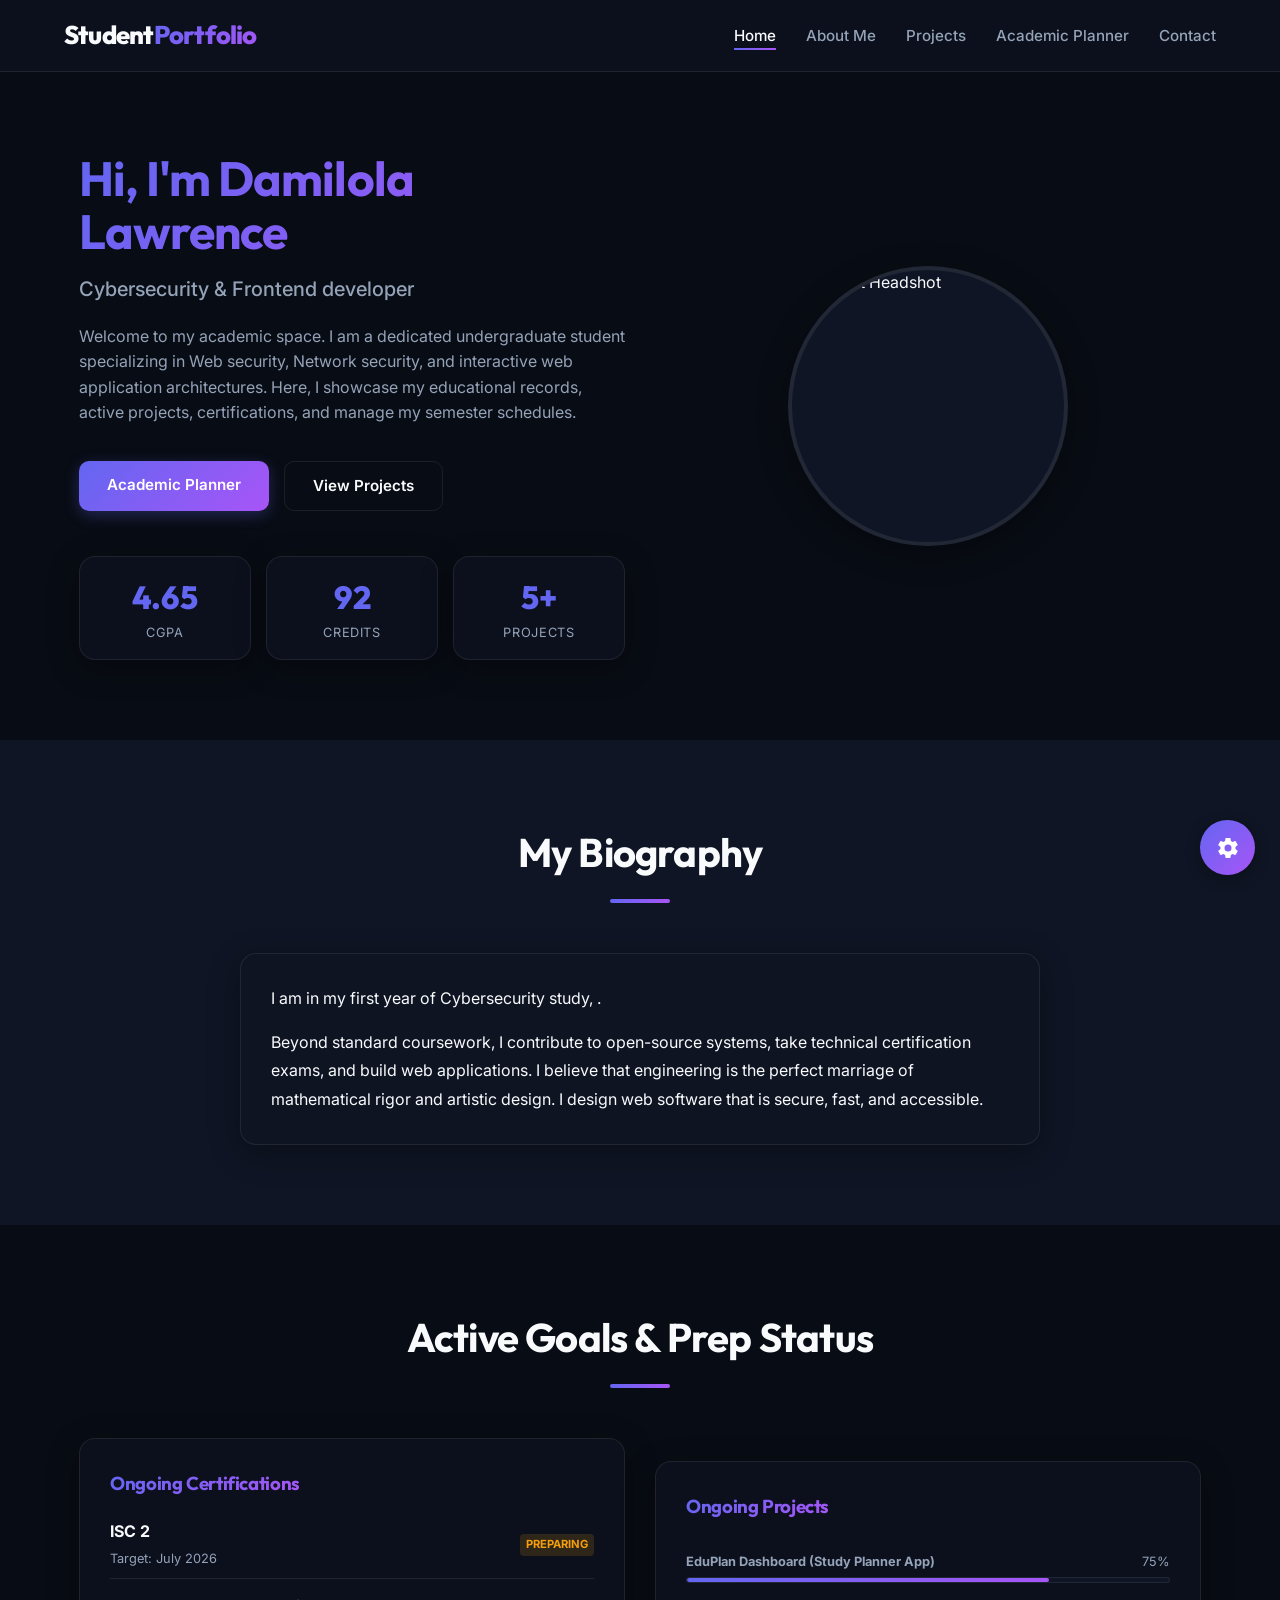
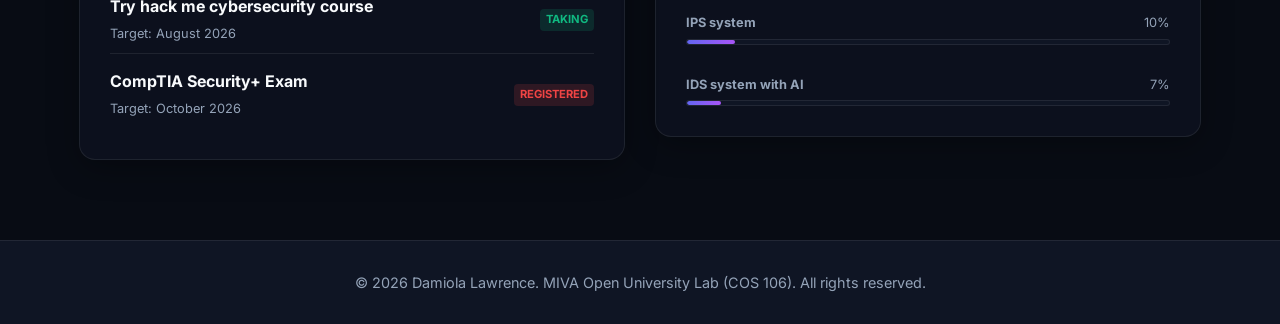
==== index.html @ 82983b86 "Initail commit" ====
<!DOCTYPE html>
<html lang="en">

<head>
  <meta charset="UTF-8">
  <meta name="viewport" content="width=device-width, initial-scale=1.0">
  <meta name="description"
    content="Welcome to the personal academic portfolio and university student management platform. Showcase of skills, projects, and planner tools.">
  <title>Home | Academic Portfolio & Student Management</title>
  <link rel="stylesheet" href="css/style.css">
</head>

<body>

  <!-- Sticky Navbar -->
  <header>
    <div class="container nav-container">
      <a href="index.html" class="logo" id="nav-logo">Student<span class="gradient-text">Portfolio</span></a>
      <nav>
        <ul class="nav-links" id="navbar-links">
          <li><a href="index.html" class="active">Home</a></li>
          <li><a href="about.html">About Me</a></li>
          <li><a href="projects.html">Projects</a></li>
          <li><a href="planner.html">Academic Planner</a></li>
          <li><a href="contact.html">Contact</a></li>
        </ul>
      </nav>
      <button class="burger" id="menu-toggle-btn" aria-label="Toggle Menu">
        <span></span>
        <span></span>
        <span></span>
      </button>
    </div>
  </header>

  <!-- Hero Section -->
  <section class="section hero-section" id="home-hero">
    <div class="container grid-2">
      <!-- Biography & Welcome -->
      <div class="hero-content" id="hero-profile-info">
        <h1 class="gradient-text" style="font-size: 3rem; line-height: 1.1;">Hi, I'm Damilola Lawrence</h1>
        <div class="hero-subtitle" id="typewriter-text">Cybersecurity & Frontend developer
        </div>

        <p style="color: var(--text-secondary); margin-bottom: 20px;">
          Welcome to my academic space. I am a dedicated undergraduate student specializing in Web security,
          Network security, and interactive web application architectures. Here, I showcase my educational records,
          active projects, certifications, and manage my semester schedules.
        </p>

        <div class="hero-actions" style="display: flex; gap: 15px;">
          <a href="planner.html" class="btn btn-primary" id="cta-planner">Academic Planner</a>
          <a href="projects.html" class="btn btn-secondary" id="cta-projects">View Projects</a>
        </div>

        <!-- Academic quick stats -->
        <div class="hero-stats" id="quick-stats-panel">
          <div class="stat-item glass-card">
            <div class="stat-num" id="stat-gpa">4.65</div>
            <div class="stat-label">CGPA</div>
          </div>
          <div class="stat-item glass-card">
            <div class="stat-num" id="stat-credits">92</div>
            <div class="stat-label">Credits</div>
          </div>
          <div class="stat-item glass-card">
            <div class="stat-num" id="stat-projects">5+</div>
            <div class="stat-label">Projects</div>
          </div>
        </div>
      </div>

      <!-- Profile Photo -->
      <div class="photo-uploader-container">
        <div class="avatar-wrapper">
          <!-- SOURCE CODE EDITABLE: Replace the 'src' link below with your local image file (e.g., assets/profile.jpg) or any web link. -->
          <img src="https://images.unsplash.com/photo-1534528741775-53994a69daeb?w=500&auto=format&fit=crop&q=80" alt="Student Headshot">
        </div>
      </div>
    </div>
  </section>

  <!-- Biography Section -->
  <section class="section" style="background-color: var(--bg-secondary);" id="biography-section">
    <div class="container">
      <h2 class="section-title">My Biography</h2>
      <div class="glass-card" style="max-width: 800px; margin: 0 auto; line-height: 1.8;">
        <p style="margin-bottom: 15px;">
          I am in my first year of Cybersecurity study, .
        </p>
        <p>
          Beyond standard coursework, I contribute to open-source systems, take technical certification exams, and build
          web applications. I believe that engineering is the perfect marriage of mathematical rigor and artistic
          design. I design web software that is secure, fast, and accessible.
        </p>
      </div>
    </div>
  </section>

  <!-- Ongoing Goals, Certifications & Schedule Preview -->
  <section class="section" id="active-goals-section">
    <div class="container">
      <h2 class="section-title">Active Goals & Prep Status</h2>
      <div class="grid-2">

        <!-- Ongoing Projects & Certifications -->
        <div class="glass-card" id="goals-certifications-panel">
          <h3 style="margin-bottom: 20px;" class="gradient-text">Ongoing Certifications</h3>
          <ul style="display: flex; flex-direction: column; gap: 15px;">
            <li
              style="display: flex; justify-content: space-between; align-items: center; border-bottom: 1px solid var(--card-border); padding-bottom: 8px;">
              <div>
                <strong style="display: block;">ISC 2</strong>
                <span style="font-size: 0.8rem; color: var(--text-secondary);">Target: July 2026</span>
              </div>
              <span class="task-priority-badge priority-medium">Preparing</span>
            </li>
            <li
              style="display: flex; justify-content: space-between; align-items: center; border-bottom: 1px solid var(--card-border); padding-bottom: 8px;">
              <div>
                <strong style="display: block;">Try hack me cybersecurity course</strong>
                <span style="font-size: 0.8rem; color: var(--text-secondary);">Target: August 2026</span>
              </div>
              <span class="task-priority-badge priority-low">Taking</span>
            </li>
            <li style="display: flex; justify-content: space-between; align-items: center; padding-bottom: 8px;">
              <div>
                <strong style="display: block;">CompTIA Security+ Exam</strong>
                <span style="font-size: 0.8rem; color: var(--text-secondary);">Target: October 2026</span>
              </div>
              <span class="task-priority-badge priority-high">Registered</span>
            </li>
          </ul>
        </div>

        <!-- Ongoing Projects Progress -->
        <div class="glass-card" id="active-projects-progress-panel">
          <h3 style="margin-bottom: 20px;" class="gradient-text">Ongoing Projects</h3>
          <div style="display: flex; flex-direction: column; gap: 20px;">
            <div class="project-progress-container">
              <div class="progress-label-row">
                <strong>EduPlan Dashboard (Study Planner App)</strong>
                <span>75%</span>
              </div>
              <div class="progress-bar-bg">
                <div class="progress-fill" style="width: 75%;"></div>
              </div>
            </div>
            <div class="project-progress-container">
              <div class="progress-label-row">
                <strong>IPS system</strong>
                <span>10%</span>
              </div>
              <div class="progress-bar-bg">
                <div class="progress-fill" style="width: 10%;"></div>
              </div>
            </div>
            <div class="project-progress-container">
              <div class="progress-label-row">
                <strong>IDS system with AI</strong>
                <span>7%</span>
              </div>
              <div class="progress-bar-bg">
                <div class="progress-fill" style="width: 7%;"></div>
              </div>
            </div>
          </div>
        </div>

      </div>
    </div>
  </section>

  <!-- Footer -->
  <footer>
    <div class="container">
      <p>&copy; 2026 Damiola Lawrence. MIVA Open University Lab (COS 106). All rights reserved.</p>
    </div>
  </footer>

  <script src="js/main.js"></script>
</body>

</html>
---- css/style.css ----
/* ==========================================================================
   DESIGN SYSTEM & GLOBAL VARIABLES (COS 106 TERM PROJECT)
   ========================================================================== */
@import url('https://fonts.googleapis.com/css2?family=Inter:wght@300;400;500;600;700&family=Outfit:wght@400;500;600;700;800&display=swap');

:root {
  /* Default Dark Obsidian Theme Settings */
  --bg-primary: #080c14;
  --bg-secondary: #0f1524;
  --text-primary: #f8fafc;
  --text-secondary: #94a3b8;
  --accent-color: #6366f1;
  --accent-secondary: #a855f7;
  --accent-glow: rgba(99, 102, 241, 0.4);
  --card-bg: rgba(15, 21, 36, 0.6);
  --card-border: rgba(255, 255, 255, 0.08);
  --input-bg: rgba(15, 21, 36, 0.8);
  --success-color: #10b981;
  --warning-color: #f59e0b;
  --danger-color: #ef4444;
  
  --font-title: 'Outfit', sans-serif;
  --font-body: 'Inter', sans-serif;
  --radius-lg: 16px;
  --radius-md: 10px;
  --radius-sm: 6px;
  --transition: all 0.3s cubic-bezier(0.4, 0, 0.2, 1);
  --shadow-glow: 0 0 20px var(--accent-glow);
  --shadow-card: 0 8px 32px 0 rgba(0, 0, 0, 0.3);
}

/* Light Theme Variables Override */
[data-theme="light"] {
  --bg-primary: #f1f5f9;
  --bg-secondary: #e2e8f0;
  --text-primary: #0f172a;
  --text-secondary: #475569;
  --accent-color: #4f46e5;
  --accent-secondary: #7c3aed;
  --accent-glow: rgba(79, 70, 229, 0.2);
  --card-bg: rgba(255, 255, 255, 0.65);
  --card-border: rgba(15, 23, 42, 0.08);
  --input-bg: rgba(255, 255, 255, 0.8);
  --shadow-card: 0 8px 32px 0 rgba(15, 23, 42, 0.05);
}

/* Reset & Base Styles */
* {
  margin: 0;
  padding: 0;
  box-sizing: border-box;
}

html {
  scroll-behavior: smooth;
}

body {
  background-color: var(--bg-primary);
  color: var(--text-primary);
  font-family: var(--font-body);
  line-height: 1.6;
  min-height: 100vh;
  display: flex;
  flex-direction: column;
  overflow-x: hidden;
  transition: background-color 0.5s ease, color 0.3s ease;
}

a {
  color: inherit;
  text-decoration: none;
  transition: var(--transition);
}

ul {
  list-style: none;
}

img, video {
  max-width: 100%;
  display: block;
}

/* ==========================================================================
   TYPOGRAPHY
   ========================================================================== */
h1, h2, h3, h4, h5, h6 {
  font-family: var(--font-title);
  font-weight: 700;
  letter-spacing: -0.02em;
}

.gradient-text {
  background: linear-gradient(135deg, var(--accent-color), var(--accent-secondary));
  -webkit-background-clip: text;
  -webkit-text-fill-color: transparent;
  display: inline-block;
}

/* ==========================================================================
   LAYOUTS
   ========================================================================== */
.container {
  width: 90%;
  max-width: 1200px;
  margin: 0 auto;
  padding: 0 15px;
}

.grid-2 {
  display: grid;
  grid-template-columns: repeat(2, 1fr);
  gap: 30px;
  align-items: center;
}

.grid-3 {
  display: grid;
  grid-template-columns: repeat(3, 1fr);
  gap: 25px;
}

.flex-center {
  display: flex;
  justify-content: center;
  align-items: center;
}

.section {
  padding: 80px 0;
  position: relative;
}

.section-title {
  text-align: center;
  margin-bottom: 50px;
  font-size: 2.5rem;
}

.section-title::after {
  content: '';
  display: block;
  width: 60px;
  height: 4px;
  background: linear-gradient(90deg, var(--accent-color), var(--accent-secondary));
  margin: 15px auto 0;
  border-radius: 2px;
}

/* ==========================================================================
   NAVIGATION
   ========================================================================== */
header {
  position: sticky;
  top: 0;
  z-index: 1000;
  background: var(--card-bg);
  backdrop-filter: var(--glass-blur);
  -webkit-backdrop-filter: var(--glass-blur);
  border-bottom: 1px solid var(--card-border);
  transition: var(--transition);
}

.nav-container {
  display: flex;
  justify-content: space-between;
  align-items: center;
  padding: 15px 0;
}

.logo {
  font-family: var(--font-title);
  font-size: 1.6rem;
  font-weight: 800;
  letter-spacing: -0.03em;
}

.nav-links {
  display: flex;
  gap: 30px;
  align-items: center;
}

.nav-links a {
  font-size: 0.95rem;
  font-weight: 500;
  color: var(--text-secondary);
  position: relative;
  padding: 5px 0;
}

.nav-links a::after {
  content: '';
  position: absolute;
  bottom: 0;
  left: 0;
  width: 0;
  height: 2px;
  background: linear-gradient(90deg, var(--accent-color), var(--accent-secondary));
  transition: var(--transition);
}

.nav-links a:hover,
.nav-links a.active {
  color: var(--text-primary);
}

.nav-links a:hover::after,
.nav-links a.active::after {
  width: 100%;
}

/* Burger Menu Toggle */
.burger {
  display: none;
  cursor: pointer;
  background: none;
  border: none;
}

.burger span {
  display: block;
  width: 25px;
  height: 3px;
  background-color: var(--text-primary);
  margin: 5px 0;
  transition: var(--transition);
}

/* ==========================================================================
   BUTTONS
   ========================================================================== */
.btn {
  display: inline-block;
  padding: 12px 28px;
  border-radius: var(--radius-md);
  font-family: var(--font-body);
  font-size: 0.95rem;
  font-weight: 600;
  cursor: pointer;
  transition: var(--transition);
  border: none;
  text-align: center;
}

.btn-primary {
  background: linear-gradient(135deg, var(--accent-color), var(--accent-secondary));
  color: #ffffff;
  box-shadow: 0 4px 15px rgba(99, 102, 241, 0.3);
}

.btn-primary:hover {
  transform: translateY(-2px);
  box-shadow: 0 6px 20px rgba(99, 102, 241, 0.45), var(--shadow-glow);
}

.btn-secondary {
  background: transparent;
  color: var(--text-primary);
  border: 1px solid var(--card-border);
  backdrop-filter: var(--glass-blur);
}

.btn-secondary:hover {
  background: rgba(255, 255, 255, 0.05);
  border-color: var(--accent-color);
  transform: translateY(-2px);
}

/* ==========================================================================
   GLASS CARDS
   ========================================================================== */
.glass-card {
  background: var(--card-bg);
  backdrop-filter: var(--glass-blur);
  -webkit-backdrop-filter: var(--glass-blur);
  border: 1px solid var(--card-border);
  border-radius: var(--radius-lg);
  padding: 30px;
  box-shadow: var(--shadow-card);
  transition: var(--transition);
}

.glass-card:hover {
  transform: translateY(-5px);
  border-color: rgba(99, 102, 241, 0.2);
  box-shadow: 0 12px 40px rgba(0, 0, 0, 0.4), 0 0 15px rgba(99, 102, 241, 0.05);
}

/* ==========================================================================
   HOMEPAGE SPECIFICS
   ========================================================================== */
.hero-content {
  display: flex;
  flex-direction: column;
  gap: 15px;
}

.hero-subtitle {
  font-size: 1.25rem;
  color: var(--text-secondary);
  font-weight: 500;
  display: inline-block;
  min-height: 1.8em;
}

.hero-stats {
  display: grid;
  grid-template-columns: repeat(3, 1fr);
  gap: 15px;
  margin-top: 30px;
}

.stat-item {
  text-align: center;
  padding: 15px;
}

.stat-num {
  font-size: 2rem;
  font-weight: 800;
  font-family: var(--font-title);
  color: var(--accent-color);
}

.stat-label {
  font-size: 0.8rem;
  color: var(--text-secondary);
  text-transform: uppercase;
  letter-spacing: 0.05em;
}

/* Image Uploader & Upscaler Canvas UI */
.photo-uploader-container {
  display: flex;
  flex-direction: column;
  align-items: center;
  gap: 20px;
}

.avatar-wrapper {
  position: relative;
  width: 280px;
  height: 280px;
  border-radius: 50%;
  border: 4px solid var(--card-border);
  background: var(--bg-secondary);
  overflow: hidden;
  box-shadow: var(--shadow-card);
  display: flex;
  justify-content: center;
  align-items: center;
  transition: var(--transition);
}

.avatar-wrapper:hover {
  border-color: var(--accent-color);
  box-shadow: var(--shadow-glow);
}

.avatar-wrapper img {
  width: 100%;
  height: 100%;
  object-fit: cover;
}

.avatar-wrapper canvas {
  position: absolute;
  top: 0;
  left: 0;
  width: 100%;
  height: 100%;
  object-fit: cover;
  display: none;
}

.avatar-placeholder {
  display: flex;
  flex-direction: column;
  align-items: center;
  gap: 10px;
  color: var(--text-secondary);
  cursor: pointer;
}

.avatar-placeholder svg {
  width: 50px;
  height: 50px;
  fill: currentColor;
}

#file-upload-input {
  display: none;
}

.upload-actions {
  display: flex;
  gap: 10px;
  width: 100%;
  justify-content: center;
}

/* ==========================================================================
   ABOUT ME SPECIFICS
   ========================================================================== */
.about-sections {
  display: flex;
  flex-direction: column;
  gap: 50px;
}

/* Tables Styling */
.table-responsive {
  overflow-x: auto;
}

.styled-table {
  width: 100%;
  border-collapse: collapse;
  margin: 15px 0;
  font-size: 0.95rem;
  text-align: left;
}

.styled-table th {
  background-color: rgba(99, 102, 241, 0.1);
  color: var(--accent-color);
  font-family: var(--font-title);
  font-weight: 600;
  padding: 12px 15px;
  border-bottom: 2px solid var(--card-border);
}

.styled-table td {
  padding: 12px 15px;
  border-bottom: 1px solid var(--card-border);
  color: var(--text-primary);
}

.styled-table tbody tr:hover {
  background-color: rgba(255, 255, 255, 0.02);
}

/* Skills list */
.skills-grid {
  display: grid;
  grid-template-columns: repeat(auto-fill, minmax(140px, 1fr));
  gap: 15px;
  margin-top: 20px;
}

.skill-pill {
  padding: 12px 15px;
  background: var(--bg-secondary);
  border: 1px solid var(--card-border);
  border-radius: var(--radius-md);
  text-align: center;
  font-weight: 500;
  font-size: 0.9rem;
  transition: var(--transition);
}

.skill-pill:hover {
  border-color: var(--accent-secondary);
  color: var(--text-primary);
  transform: scale(1.05);
  box-shadow: 0 4px 12px rgba(168, 85, 247, 0.15);
}

/* Hobbies Flex list */
.hobbies-list {
  display: flex;
  flex-wrap: wrap;
  gap: 12px;
}

.hobby-tag {
  display: flex;
  align-items: center;
  gap: 8px;
  padding: 8px 16px;
  background: rgba(99, 102, 241, 0.05);
  border: 1px dashed var(--accent-color);
  border-radius: 30px;
  font-size: 0.85rem;
  font-weight: 550;
}

/* Custom Audio Player */
.audio-card {
  margin-top: 40px;
}

.custom-audio-player {
  display: flex;
  align-items: center;
  gap: 20px;
  margin-top: 15px;
}

.audio-btn {
  width: 50px;
  height: 50px;
  border-radius: 50%;
  background: var(--accent-color);
  border: none;
  cursor: pointer;
  display: flex;
  justify-content: center;
  align-items: center;
  color: #fff;
  transition: var(--transition);
}

.audio-btn:hover {
  transform: scale(1.1);
  box-shadow: var(--shadow-glow);
}

.audio-progress-container {
  flex-grow: 1;
  display: flex;
  flex-direction: column;
  gap: 5px;
}

.audio-slider-bar {
  width: 100%;
  height: 5px;
  background: var(--card-border);
  border-radius: 3px;
  position: relative;
  cursor: pointer;
}

.audio-progress {
  height: 100%;
  background: linear-gradient(90deg, var(--accent-color), var(--accent-secondary));
  border-radius: 3px;
  width: 0%;
  position: absolute;
}

.audio-time-row {
  display: flex;
  justify-content: space-between;
  font-size: 0.75rem;
  color: var(--text-secondary);
}

/* Elevator Pitch Video player */
.video-section {
  margin-top: 40px;
}

.video-container {
  position: relative;
  width: 100%;
  max-width: 720px;
  margin: 0 auto;
  border-radius: var(--radius-lg);
  overflow: hidden;
  border: 1px solid var(--card-border);
  box-shadow: var(--shadow-card);
}

.custom-video-controls {
  position: absolute;
  bottom: 0;
  left: 0;
  width: 100%;
  background: linear-gradient(to top, rgba(0,0,0,0.8), rgba(0,0,0,0));
  padding: 20px 15px 10px;
  display: flex;
  align-items: center;
  gap: 15px;
  opacity: 0;
  transition: opacity 0.3s ease;
}

.video-container:hover .custom-video-controls {
  opacity: 1;
}

.video-slider {
  flex-grow: 1;
  height: 6px;
  background: rgba(255,255,255,0.25);
  border-radius: 3px;
  position: relative;
  cursor: pointer;
}

.video-progress {
  height: 100%;
  background: var(--accent-color);
  border-radius: 3px;
  width: 0%;
}

.video-control-btn {
  background: none;
  border: none;
  color: #fff;
  cursor: pointer;
  outline: none;
}

/* ==========================================================================
   PROJECTS SPECIFICS
   ========================================================================== */
.project-card {
  display: flex;
  flex-direction: column;
  height: 100%;
  padding: 0;
  overflow: hidden;
}

.project-img {
  width: 100%;
  height: 200px;
  object-fit: cover;
  border-bottom: 1px solid var(--card-border);
}

.project-body {
  padding: 25px;
  display: flex;
  flex-direction: column;
  gap: 15px;
  flex-grow: 1;
}

.project-tags {
  display: flex;
  flex-wrap: wrap;
  gap: 8px;
}

.project-tag {
  font-size: 0.75rem;
  padding: 4px 10px;
  background: rgba(99, 102, 241, 0.1);
  color: var(--accent-color);
  border-radius: 12px;
  font-weight: 600;
}

.project-progress-container {
  display: flex;
  flex-direction: column;
  gap: 5px;
  margin-top: 10px;
}

.progress-label-row {
  display: flex;
  justify-content: space-between;
  font-size: 0.8rem;
  color: var(--text-secondary);
}

.progress-bar-bg {
  width: 100%;
  height: 6px;
  background: var(--bg-secondary);
  border-radius: 3px;
  overflow: hidden;
  border: 1px solid var(--card-border);
}

.progress-fill {
  height: 100%;
  background: linear-gradient(90deg, var(--accent-color), var(--accent-secondary));
  border-radius: 3px;
  transition: width 1s ease-in-out;
}

.project-footer {
  padding: 0 25px 25px;
  display: flex;
  justify-content: space-between;
  align-items: center;
}

.project-link {
  font-size: 0.9rem;
  font-weight: 600;
  color: var(--accent-color);
  display: flex;
  align-items: center;
  gap: 5px;
}

.project-link:hover {
  color: var(--accent-secondary);
  transform: translateX(3px);
}

/* ==========================================================================
   ACADEMIC PLANNER & CALENDAR SPECIFICS
   ========================================================================== */
.planner-layout {
  display: grid;
  grid-template-columns: 1fr 1.8fr;
  gap: 30px;
  align-items: start;
}

.planner-dashboard {
  display: flex;
  flex-direction: column;
  gap: 25px;
}

.form-group {
  display: flex;
  flex-direction: column;
  gap: 8px;
  margin-bottom: 15px;
}

.form-label {
  font-size: 0.85rem;
  font-weight: 600;
  color: var(--text-secondary);
  text-transform: uppercase;
  letter-spacing: 0.03em;
}

.form-input, .form-select, .form-textarea {
  width: 100%;
  padding: 12px 16px;
  background: var(--input-bg);
  border: 1px solid var(--card-border);
  color: var(--text-primary);
  border-radius: var(--radius-md);
  font-family: var(--font-body);
  font-size: 0.95rem;
  transition: var(--transition);
}

.form-input:focus, .form-select:focus, .form-textarea:focus {
  outline: none;
  border-color: var(--accent-color);
  box-shadow: 0 0 10px rgba(99, 102, 241, 0.15);
}

/* Task lists style */
.task-columns {
  display: grid;
  grid-template-columns: 1fr 1fr;
  gap: 20px;
}

.task-column-title {
  font-size: 1.15rem;
  margin-bottom: 15px;
  display: flex;
  justify-content: space-between;
  align-items: center;
}

.task-count {
  font-size: 0.8rem;
  padding: 3px 8px;
  background: var(--bg-secondary);
  border-radius: 12px;
  border: 1px solid var(--card-border);
}

.task-list {
  display: flex;
  flex-direction: column;
  gap: 12px;
  min-height: 250px;
  background: rgba(255, 255, 255, 0.01);
  border: 1px dashed var(--card-border);
  border-radius: var(--radius-lg);
  padding: 15px;
}

/* Task Card */
.task-card {
  background: var(--bg-secondary);
  border: 1px solid var(--card-border);
  border-radius: var(--radius-md);
  padding: 15px;
  position: relative;
  transition: var(--transition);
  animation: fadeIn 0.4s ease;
}

.task-card:hover {
  box-shadow: var(--shadow-card);
  border-color: rgba(99,102,241,0.15);
}

.task-card-header {
  display: flex;
  justify-content: space-between;
  align-items: start;
  gap: 10px;
}

.task-card-title {
  font-size: 0.95rem;
  font-weight: 600;
}

.task-priority-badge {
  font-size: 0.7rem;
  padding: 2px 6px;
  border-radius: 4px;
  text-transform: uppercase;
  font-weight: 700;
}

.priority-high { background: rgba(239, 68, 68, 0.15); color: var(--danger-color); }
.priority-medium { background: rgba(245, 158, 11, 0.15); color: var(--warning-color); }
.priority-low { background: rgba(16, 185, 129, 0.15); color: var(--success-color); }

.task-meta {
  font-size: 0.75rem;
  color: var(--text-secondary);
  margin-top: 8px;
  display: flex;
  justify-content: space-between;
}

.task-actions {
  display: flex;
  justify-content: flex-end;
  gap: 10px;
  margin-top: 12px;
  border-top: 1px solid var(--card-border);
  padding-top: 10px;
}

.task-action-btn {
  background: none;
  border: none;
  cursor: pointer;
  color: var(--text-secondary);
  font-size: 0.8rem;
  display: flex;
  align-items: center;
  gap: 4px;
  transition: var(--transition);
}

.task-action-btn:hover {
  color: var(--text-primary);
}

.task-action-btn.btn-complete { color: var(--success-color); }
.task-action-btn.btn-delete { color: var(--danger-color); }

/* SVG Circular Pomodoro Timer */
.task-timer-container {
  display: flex;
  align-items: center;
  gap: 10px;
  font-family: monospace;
}

.timer-svg {
  width: 24px;
  height: 24px;
  transform: rotate(-90deg);
}

.timer-circle-bg {
  fill: none;
  stroke: var(--card-border);
  stroke-width: 3;
}

.timer-circle-progress {
  fill: none;
  stroke: var(--accent-color);
  stroke-width: 3;
  stroke-linecap: round;
  stroke-dasharray: 63; /* 2 * PI * r (r=10) => ~62.8 */
  stroke-dashoffset: 0;
  transition: stroke-dashoffset 1s linear;
}

/* Calendar Component */
.calendar-card {
  margin-top: 30px;
}

.calendar-header {
  display: flex;
  justify-content: space-between;
  align-items: center;
  margin-bottom: 20px;
}

.calendar-nav-btn {
  background: var(--bg-secondary);
  border: 1px solid var(--card-border);
  color: var(--text-primary);
  width: 35px;
  height: 35px;
  border-radius: 50%;
  cursor: pointer;
  display: flex;
  justify-content: center;
  align-items: center;
  transition: var(--transition);
}

.calendar-nav-btn:hover {
  background: var(--accent-color);
  color: #fff;
}

.calendar-grid {
  display: grid;
  grid-template-columns: repeat(7, 1fr);
  gap: 8px;
  text-align: center;
}

.calendar-day-header {
  font-weight: 600;
  font-size: 0.8rem;
  color: var(--text-secondary);
  text-transform: uppercase;
  padding: 5px 0;
}

.calendar-day-cell {
  aspect-ratio: 1;
  background: var(--bg-primary);
  border: 1px solid var(--card-border);
  border-radius: var(--radius-sm);
  display: flex;
  flex-direction: column;
  justify-content: space-between;
  padding: 6px;
  font-size: 0.85rem;
  cursor: pointer;
  transition: var(--transition);
  position: relative;
  min-height: 65px;
}

.calendar-day-cell:hover {
  border-color: var(--accent-color);
  background: rgba(99, 102, 241, 0.05);
}

.calendar-day-cell.other-month {
  opacity: 0.3;
}

.calendar-day-cell.today {
  border-color: var(--accent-color);
  box-shadow: inset 0 0 5px rgba(99, 102, 241, 0.2);
  font-weight: 700;
}

.calendar-day-cell.today .day-number {
  color: var(--accent-color);
}

.day-number {
  align-self: flex-end;
}

.calendar-events-container {
  display: flex;
  flex-direction: column;
  gap: 2px;
  width: 100%;
}

.calendar-event-dot {
  height: 4px;
  width: 100%;
  border-radius: 2px;
}

.event-exam { background-color: var(--danger-color); }
.event-cert { background-color: var(--accent-secondary); }
.event-project { background-color: var(--success-color); }

/* Modal Styles */
.modal-overlay {
  position: fixed;
  top: 0;
  left: 0;
  width: 100vw;
  height: 100vh;
  background: rgba(0, 0, 0, 0.65);
  backdrop-filter: blur(8px);
  z-index: 1100;
  display: flex;
  justify-content: center;
  align-items: center;
  opacity: 0;
  pointer-events: none;
  transition: opacity 0.3s ease;
}

.modal-overlay.active {
  opacity: 1;
  pointer-events: all;
}

.modal-content {
  background: var(--bg-secondary);
  border: 1px solid var(--card-border);
  border-radius: var(--radius-lg);
  padding: 30px;
  width: 90%;
  max-width: 450px;
  box-shadow: 0 20px 50px rgba(0, 0, 0, 0.5);
  transform: scale(0.9);
  transition: transform 0.3s ease;
}

.modal-overlay.active .modal-content {
  transform: scale(1);
}

.modal-header {
  display: flex;
  justify-content: space-between;
  align-items: center;
  margin-bottom: 20px;
}

.modal-close-btn {
  background: none;
  border: none;
  color: var(--text-secondary);
  font-size: 1.5rem;
  cursor: pointer;
}

/* ==========================================================================
   CONTACT SPECIFICS
   ========================================================================== */
.contact-grid {
  display: grid;
  grid-template-columns: 1fr 1.5fr;
  gap: 40px;
}

.contact-info-cards {
  display: flex;
  flex-direction: column;
  gap: 20px;
}

.contact-item {
  display: flex;
  align-items: center;
  gap: 15px;
}

.contact-icon {
  width: 50px;
  height: 50px;
  border-radius: var(--radius-md);
  background: rgba(99, 102, 241, 0.1);
  color: var(--accent-color);
  display: flex;
  justify-content: center;
  align-items: center;
  flex-shrink: 0;
}

.contact-icon svg {
  width: 24px;
  height: 24px;
  fill: currentColor;
}

.validation-error {
  font-size: 0.75rem;
  color: var(--danger-color);
  margin-top: 5px;
  display: none;
  font-weight: 550;
}

.form-input.invalid, .form-textarea.invalid {
  border-color: var(--danger-color);
}

/* ==========================================================================
   THEME PALETTE WHEEL CUSTOMIZER
   ========================================================================== */
.customizer-toggle {
  position: fixed;
  bottom: 25px;
  right: 25px;
  width: 55px;
  height: 55px;
  border-radius: 50%;
  background: linear-gradient(135deg, var(--accent-color), var(--accent-secondary));
  color: #fff;
  border: none;
  cursor: pointer;
  display: flex;
  justify-content: center;
  align-items: center;
  z-index: 999;
  box-shadow: 0 4px 15px rgba(0, 0, 0, 0.3);
  transition: var(--transition);
}

.customizer-toggle:hover {
  transform: scale(1.1) rotate(45deg);
  box-shadow: var(--shadow-glow);
}

.customizer-toggle svg {
  width: 24px;
  height: 24px;
  fill: currentColor;
}

.customizer-panel {
  position: fixed;
  bottom: 95px;
  right: 25px;
  width: 280px;
  background: var(--card-bg);
  backdrop-filter: var(--glass-blur);
  -webkit-backdrop-filter: var(--glass-blur);
  border: 1px solid var(--card-border);
  border-radius: var(--radius-lg);
  padding: 20px;
  box-shadow: var(--shadow-card);
  z-index: 998;
  transform: translateY(20px) scale(0.95);
  opacity: 0;
  pointer-events: none;
  transition: var(--transition);
}

.customizer-panel.active {
  transform: translateY(0) scale(1);
  opacity: 1;
  pointer-events: all;
}

.customizer-header {
  font-family: var(--font-title);
  font-weight: 700;
  font-size: 1.1rem;
  margin-bottom: 15px;
  border-bottom: 1px solid var(--card-border);
  padding-bottom: 8px;
}

.customizer-section {
  margin-bottom: 15px;
}

.customizer-section-title {
  font-size: 0.8rem;
  text-transform: uppercase;
  color: var(--text-secondary);
  margin-bottom: 10px;
  letter-spacing: 0.05em;
  font-weight: 600;
}

.preset-colors-row {
  display: flex;
  gap: 10px;
}

.color-preset-btn {
  width: 25px;
  height: 25px;
  border-radius: 50%;
  border: 2px solid transparent;
  cursor: pointer;
  transition: var(--transition);
}

.color-preset-btn:hover {
  transform: scale(1.15);
}

.color-preset-btn.active {
  border-color: var(--text-primary);
}

.color-picker-row {
  display: grid;
  grid-template-columns: repeat(2, 1fr);
  gap: 10px;
}

.color-picker-item {
  display: flex;
  flex-direction: column;
  gap: 5px;
  font-size: 0.75rem;
}

.color-picker-input-wrapper {
  display: flex;
  align-items: center;
  gap: 5px;
}

.color-input-wheel {
  -webkit-appearance: none;
  -moz-appearance: none;
  appearance: none;
  width: 28px;
  height: 28px;
  border-radius: 50%;
  border: 1px solid var(--card-border);
  cursor: pointer;
  background: none;
}

.color-input-wheel::-webkit-color-swatch-wrapper {
  padding: 0;
}

.color-input-wheel::-webkit-color-swatch {
  border: none;
  border-radius: 50%;
}

/* ==========================================================================
   FOOTER
   ========================================================================== */
footer {
  margin-top: auto;
  background: var(--bg-secondary);
  border-top: 1px solid var(--card-border);
  padding: 30px 0;
  text-align: center;
  font-size: 0.9rem;
  color: var(--text-secondary);
}

/* ==========================================================================
   ANIMATIONS
   ========================================================================== */
@keyframes fadeIn {
  from { opacity: 0; transform: translateY(10px); }
  to { opacity: 1; transform: translateY(0); }
}

/* ==========================================================================
   RESPONSIVE MEDIA QUERIES (100% Mobile Friendly)
   ========================================================================== */
@media (max-width: 992px) {
  .grid-3 {
    grid-template-columns: repeat(2, 1fr);
  }
  
  .planner-layout {
    grid-template-columns: 1fr;
  }
}

@media (max-width: 768px) {
  .grid-2 {
    grid-template-columns: 1fr;
    text-align: center;
  }
  
  .hero-stats {
    justify-content: center;
  }

  .burger {
    display: block;
  }
  
  .nav-links {
    position: fixed;
    top: 70px;
    right: -100%;
    width: 250px;
    height: calc(100vh - 70px);
    background: var(--bg-secondary);
    border-left: 1px solid var(--card-border);
    flex-direction: column;
    padding: 40px;
    align-items: flex-start;
    transition: var(--transition);
    backdrop-filter: var(--glass-blur);
  }
  
  .nav-links.active {
    right: 0;
  }
  
  .burger.active span:nth-child(1) {
    transform: rotate(45deg) translate(6px, 6px);
  }
  .burger.active span:nth-child(2) {
    opacity: 0;
  }
  .burger.active span:nth-child(3) {
    transform: rotate(-45deg) translate(5px, -5px);
  }
  
  .contact-grid {
    grid-template-columns: 1fr;
  }
  
  .task-columns {
    grid-template-columns: 1fr;
  }
  
  .section-title {
    font-size: 2rem;
  }
}

@media (max-width: 576px) {
  .grid-3 {
    grid-template-columns: 1fr;
  }
  
  .avatar-wrapper {
    width: 220px;
    height: 220px;
  }
  
  .calendar-day-cell {
    min-height: 50px;
    font-size: 0.75rem;
  }
  
  .calendar-day-header {
    font-size: 0.7rem;
  }
}
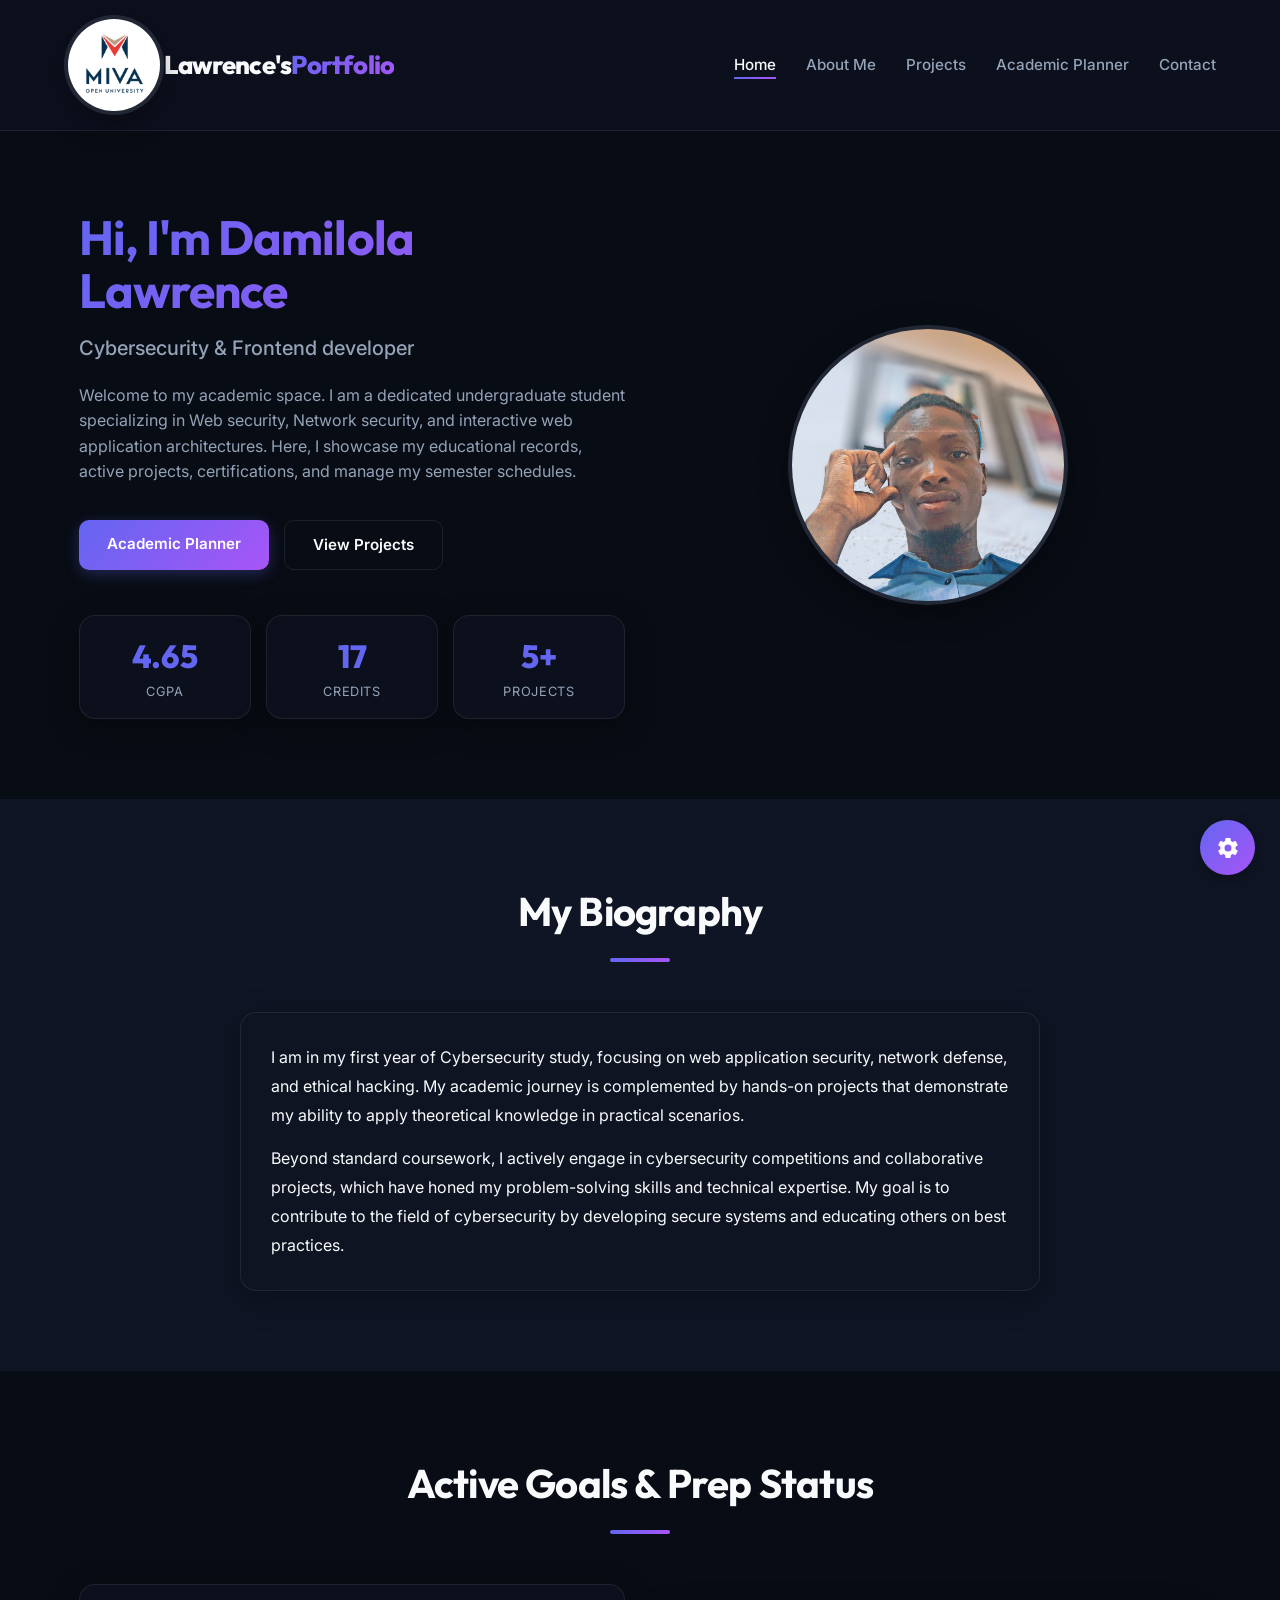
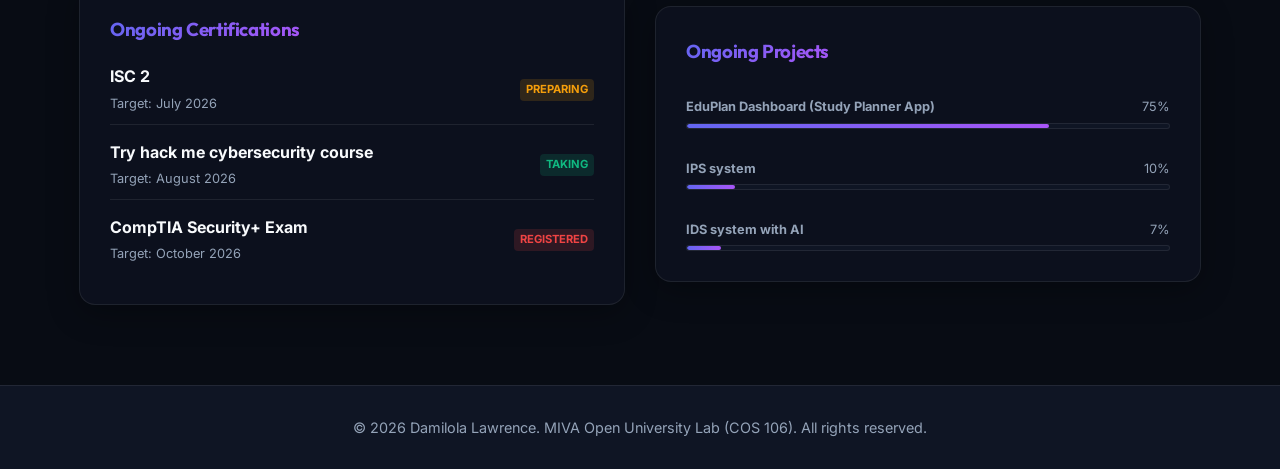
==== commit 3a6c5735: "Initail commit" ====
--- a/index.html
+++ b/index.html
@@ -15,7 +15,9 @@
   <!-- Sticky Navbar -->
   <header>
     <div class="container nav-container">
-      <a href="index.html" class="logo" id="nav-logo">Student<span class="gradient-text">Portfolio</span></a>
+      <a href="index.html" class="logo" id="nav-logo"><img src="assets/logo.png"  class="logo-image" id="nav-logo-image">
+       Lawrence's
+        <span class="gradient-text">Portfolio</span></a>
       <nav>
         <ul class="nav-links" id="navbar-links">
           <li><a href="index.html" class="active">Home</a></li>
@@ -60,7 +62,7 @@
             <div class="stat-label">CGPA</div>
           </div>
           <div class="stat-item glass-card">
-            <div class="stat-num" id="stat-credits">92</div>
+            <div class="stat-num" id="stat-credits">17</div>
             <div class="stat-label">Credits</div>
           </div>
           <div class="stat-item glass-card">
@@ -74,7 +76,7 @@
       <div class="photo-uploader-container">
         <div class="avatar-wrapper">
           <!-- SOURCE CODE EDITABLE: Replace the 'src' link below with your local image file (e.g., assets/profile.jpg) or any web link. -->
-          <img src="https://images.unsplash.com/photo-1534528741775-53994a69daeb?w=500&auto=format&fit=crop&q=80" alt="Student Headshot">
+          <img src="assets/pic2.jpg" alt="Student Headshot">
         </div>
       </div>
     </div>
@@ -86,12 +88,10 @@
       <h2 class="section-title">My Biography</h2>
       <div class="glass-card" style="max-width: 800px; margin: 0 auto; line-height: 1.8;">
         <p style="margin-bottom: 15px;">
-          I am in my first year of Cybersecurity study, .
+          I am in my first year of Cybersecurity study, focusing on web application security, network defense, and ethical hacking. My academic journey is complemented by hands-on projects that demonstrate my ability to apply theoretical knowledge in practical scenarios.
         </p>
         <p>
-          Beyond standard coursework, I contribute to open-source systems, take technical certification exams, and build
-          web applications. I believe that engineering is the perfect marriage of mathematical rigor and artistic
-          design. I design web software that is secure, fast, and accessible.
+          Beyond standard coursework, I actively engage in cybersecurity competitions and collaborative projects, which have honed my problem-solving skills and technical expertise. My goal is to contribute to the field of cybersecurity by developing secure systems and educating others on best practices.
         </p>
       </div>
     </div>
@@ -174,7 +174,7 @@
   <!-- Footer -->
   <footer>
     <div class="container">
-      <p>&copy; 2026 Damiola Lawrence. MIVA Open University Lab (COS 106). All rights reserved.</p>
+      <p>&copy; 2026 Damilola Lawrence. MIVA Open University Lab (COS 106). All rights reserved.</p>
     </div>
   </footer>
 
--- a/css/style.css
+++ b/css/style.css
@@ -93,6 +93,7 @@
 
 .gradient-text {
   background: linear-gradient(135deg, var(--accent-color), var(--accent-secondary));
+  background-clip: text;
   -webkit-background-clip: text;
   -webkit-text-fill-color: transparent;
   display: inline-block;
@@ -169,7 +170,25 @@
   padding: 15px 0;
 }
 
+.logo-image {
+  position: relative;
+  width: 100px;
+  height: 100px;
+  border-radius: 50%;
+  border: 4px solid var(--card-border);
+  background: var(--bg-secondary);
+  overflow: hidden;
+  box-shadow: var(--shadow-card);
+  display: flex;
+  justify-content: center;
+  align-items: center;
+  transition: var(--transition);
+}
+
 .logo {
+  display: flex;
+  justify-content: center;
+  align-items: center;
   font-family: var(--font-title);
   font-size: 1.6rem;
   font-weight: 800;
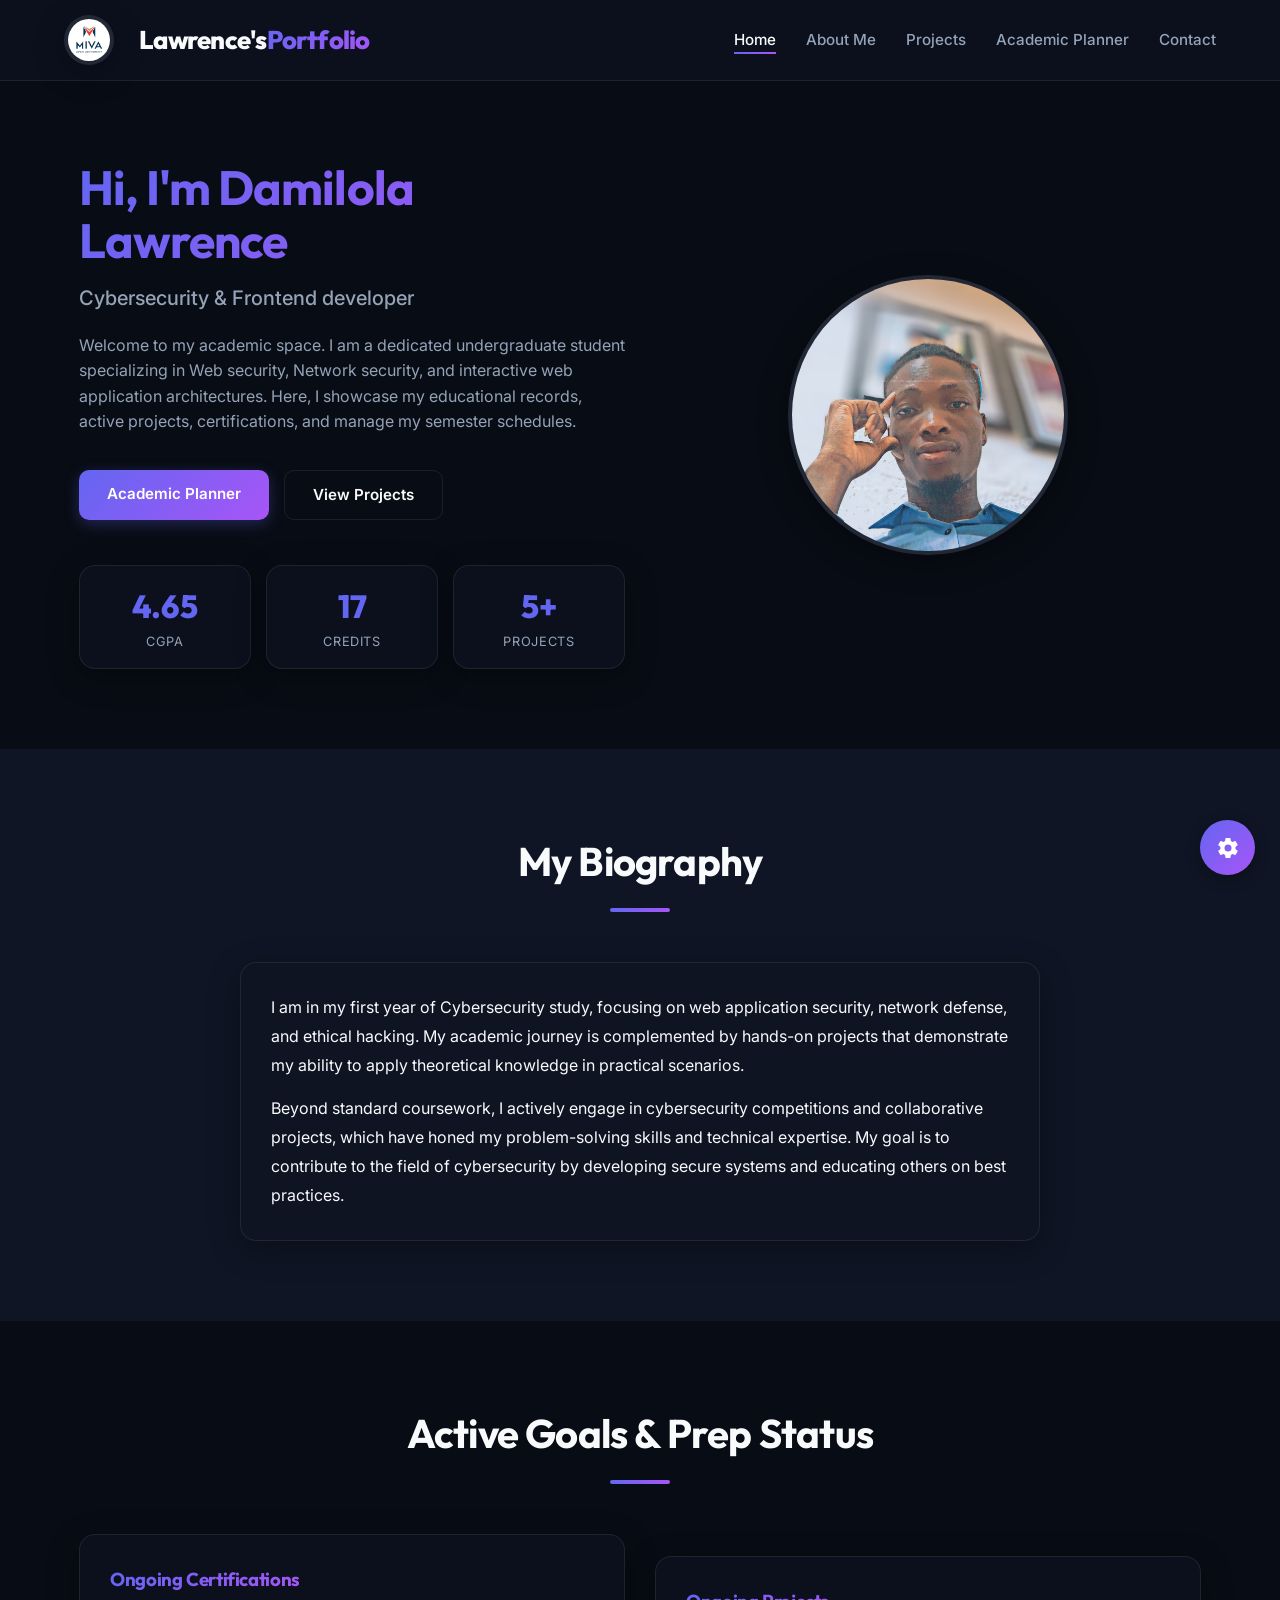
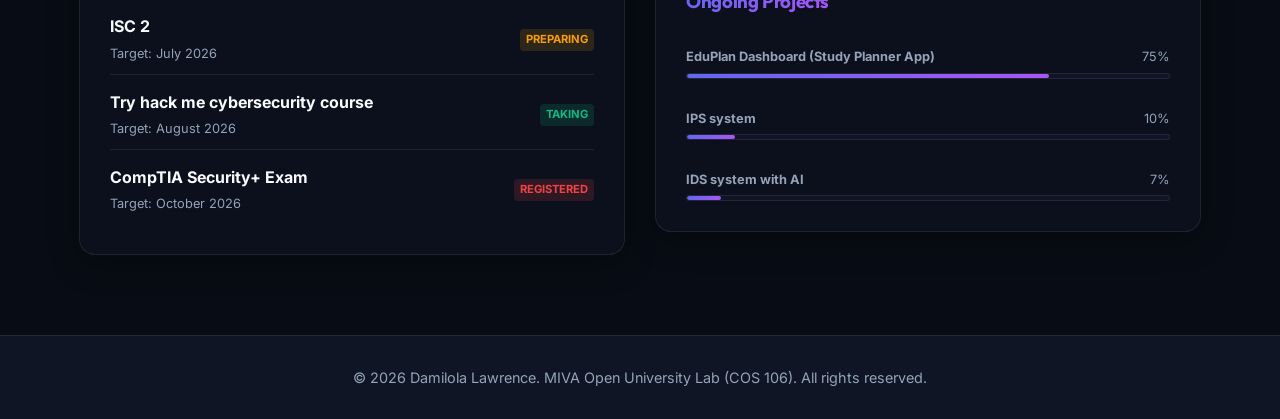
==== commit b1c748f6: "Initail commit" ====
--- a/index.html
+++ b/index.html
@@ -15,13 +15,13 @@
   <!-- Sticky Navbar -->
   <header>
     <div class="container nav-container">
-      <a href="index.html" class="logo" id="nav-logo"><img src="assets/logo.png"  class="logo-image" id="nav-logo-image">
-       Lawrence's
+      <a href="index.html" class="logo" id="nav-logo"><img src="assets/logo.png" class="logo-image" id="nav-logo-image">
+               <h3 class="space">...</h3>Lawrence's
         <span class="gradient-text">Portfolio</span></a>
       <nav>
         <ul class="nav-links" id="navbar-links">
-          <li><a href="index.html" class="active">Home</a></li>
-          <li><a href="about.html">About Me</a></li>
+          <li><a href="index.html">Home</a></li>
+          <li><a href="about.html" class="active">About Me</a></li>
           <li><a href="projects.html">Projects</a></li>
           <li><a href="planner.html">Academic Planner</a></li>
           <li><a href="contact.html">Contact</a></li>
--- a/css/style.css
+++ b/css/style.css
@@ -170,10 +170,14 @@
   padding: 15px 0;
 }
 
+.space{
+  opacity: 0;
+}
+
 .logo-image {
   position: relative;
-  width: 100px;
-  height: 100px;
+  width: 50px;
+  height: 50px;
   border-radius: 50%;
   border: 4px solid var(--card-border);
   background: var(--bg-secondary);
